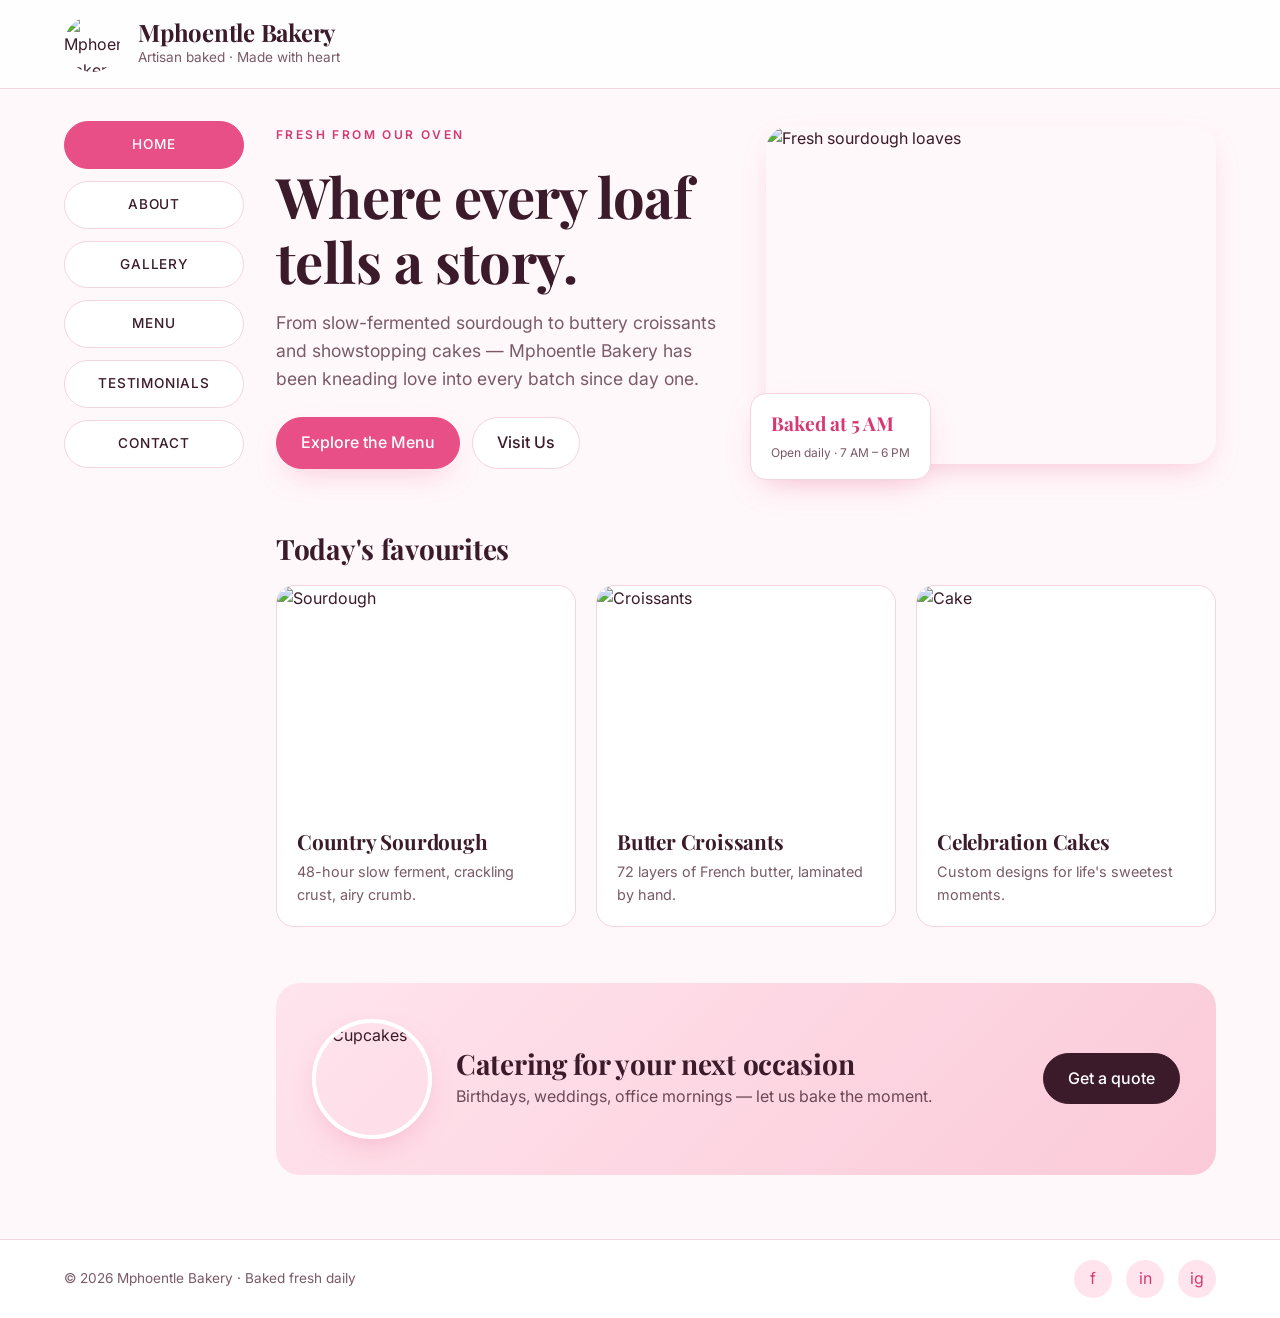
==== index.html @ 742d5162 "Add files via upload" ====
<!DOCTYPE html>
<html lang="en">
<head>
<meta charset="UTF-8" />
<meta name="viewport" content="width=device-width, initial-scale=1" />
<title>Mphoentle Bakery — Artisan Baked Daily</title>
<meta name="description" content="Sourdough, pastries, and celebration cakes baked fresh every morning." />
<link rel="icon" href="assets/logo.png" />
<link rel="preconnect" href="https://fonts.googleapis.com" />
<link rel="preconnect" href="https://fonts.gstatic.com" crossorigin />
<link rel="stylesheet" href="https://fonts.googleapis.com/css2?family=Playfair+Display:wght@500;700&family=Inter:wght@400;500;600&display=swap" />
<link rel="stylesheet" href="style.css" />
</head>
<body>
<header class="site-header">
  <div class="header-inner">
    <a href="index.html"><img class="header-logo" src="assets/logo.png" alt="Mphoentle Bakery logo" /></a>
    <div>
      <h1 class="header-title">Mphoentle Bakery</h1>
      <p class="header-tagline">Artisan baked · Made with heart</p>
    </div>
    <button class="mobile-toggle" aria-label="Toggle menu">Menu</button>
  </div>
</header>
<div class="layout">
  <aside class="sidebar">
    <a href="index.html">Home</a>
    <a href="about.html">About</a>
    <a href="gallery.html">Gallery</a>
    <a href="menu.html">Menu</a>
    <a href="testimonials.html">Testimonials</a>
    <a href="contact.html">Contact</a>
  </aside>
  <main class="main">
<section class="hero">
      <div>
        <span class="eyebrow">Fresh from our oven</span>
        <h2>Where every loaf tells a story.</h2>
        <p>From slow-fermented sourdough to buttery croissants and showstopping cakes — Mphoentle Bakery has been kneading love into every batch since day one.</p>
        <div class="btn-row">
          <a href="menu.html" class="btn btn-primary">Explore the Menu</a>
          <a href="contact.html" class="btn">Visit Us</a>
        </div>
      </div>
      <div class="hero-img-wrap">
        <img class="hero-img" src="assets/hero.jpg" alt="Fresh sourdough loaves" />
        <div class="hero-badge"><strong>Baked at 5 AM</strong><span>Open daily · 7 AM – 6 PM</span></div>
      </div>
    </section>
    <section class="section">
      <h3 style="font-size:1.75rem;margin-bottom:20px;">Today's favourites</h3>
      <div class="grid-3">
        <article class="card"><img src="assets/bread.jpg" loading="lazy" alt="Sourdough" /><div class="card-body"><h4 class="card-title">Country Sourdough</h4><p class="card-text">48-hour slow ferment, crackling crust, airy crumb.</p></div></article>
        <article class="card"><img src="assets/croissants.jpg" loading="lazy" alt="Croissants" /><div class="card-body"><h4 class="card-title">Butter Croissants</h4><p class="card-text">72 layers of French butter, laminated by hand.</p></div></article>
        <article class="card"><img src="assets/cake.jpg" loading="lazy" alt="Cake" /><div class="card-body"><h4 class="card-title">Celebration Cakes</h4><p class="card-text">Custom designs for life's sweetest moments.</p></div></article>
      </div>
    </section>
    <section class="cta-strip">
      <img src="assets/cupcakes.jpg" loading="lazy" alt="Cupcakes" />
      <div class="cta-strip-text"><h3>Catering for your next occasion</h3><p>Birthdays, weddings, office mornings — let us bake the moment.</p></div>
      <a href="contact.html" class="btn btn-dark">Get a quote</a>
    </section>
  </main>
</div>
<footer class="site-footer">
  <div class="footer-inner">
    <p>© 2026 Mphoentle Bakery · Baked fresh daily</p>
    <div class="social-row">
      <a href="#" aria-label="Facebook">f</a>
      <a href="#" aria-label="LinkedIn">in</a>
      <a href="#" aria-label="Instagram">ig</a>
    </div>
  </div>
</footer>
<script src="script.js"></script>
</body>
</html>
---- style.css ----
/* Mphoentle Bakery — Pink Theme */
:root {
  --pink-50: #fff5f8;
  --pink-100: #ffe4ed;
  --pink-200: #fbcad9;
  --pink-300: #f59ab8;
  --pink-400: #f06ea0;
  --pink-500: #e94f87;

  --pink-600: #d63972;
  --pink-700: #a82456;
  --ink: #3b1a2a;
  --muted: #7a5a68;
  --border: #f3d4df;
  --card: #ffffff;
  --bg: #fff8fa;
  --shadow: 0 12px 32px -12px rgba(233, 79, 135, 0.35);
  --radius: 14px;
}

* { box-sizing: border-box; margin: 0; padding: 0; }

html { scroll-behavior: smooth; }

body {
  font-family: 'Inter', system-ui, -apple-system, sans-serif;
  background: var(--bg);
  color: var(--ink);
  line-height: 1.6;
  min-height: 100vh;
  display: flex;
  flex-direction: column;
}

h1, h2, h3, h4 {
  font-family: 'Playfair Display', Georgia, serif;
  letter-spacing: -0.01em;
  color: var(--ink);
  line-height: 1.15;
}

a { color: inherit; text-decoration: none; }
img { max-width: 100%; display: block; }
button { font-family: inherit; cursor: pointer; border: none; background: none; }

/* ===== Header ===== */
.site-header {
  background: rgba(255, 255, 255, 0.85);
  backdrop-filter: blur(10px);
  border-bottom: 1px solid var(--border);
  position: sticky;
  top: 0;
  z-index: 50;
}
.header-inner {
  max-width: 1200px;
  margin: 0 auto;
  padding: 16px 24px;
  display: flex;
  align-items: center;
  gap: 18px;
}
.header-logo { width: 56px; height: 56px; border-radius: 50%; object-fit: cover; flex-shrink: 0; }
.header-title { font-size: 1.5rem; }
.header-tagline { font-size: 0.85rem; color: var(--muted); }
.mobile-toggle { display: none; margin-left: auto; padding: 8px 14px; border-radius: 999px; border: 1px solid var(--border); font-weight: 500; }

/* ===== Layout: sidebar + main ===== */
.layout {
  max-width: 1200px;
  width: 100%;
  margin: 0 auto;
  padding: 32px 24px;
  display: flex;
  gap: 32px;
  flex: 1;
}

.sidebar {
  width: 180px;
  flex-shrink: 0;
  display: flex;
  flex-direction: column;
  gap: 12px;
  position: sticky;
  top: 110px;
  align-self: flex-start;
}
.sidebar a {
  padding: 12px 20px;
  border-radius: 999px;
  border: 1px solid var(--border);
  background: var(--card);
  text-align: center;
  font-size: 0.85rem;
  font-weight: 500;
  letter-spacing: 0.06em;
  text-transform: uppercase;
  transition: all 0.2s ease;
}
.sidebar a:hover {
  background: var(--pink-500);
  color: white;
  border-color: var(--pink-500);
  transform: translateY(-2px);
  box-shadow: var(--shadow);
}
.sidebar a.active {
  background: var(--pink-500);
  color: white;
  border-color: var(--pink-500);
}

.main { flex: 1; min-width: 0; }

/* ===== Buttons ===== */
.btn {
  display: inline-block;
  padding: 12px 24px;
  border-radius: 999px;
  font-weight: 500;
  transition: all 0.2s ease;
  cursor: pointer;
  border: 1px solid var(--border);
  background: var(--card);
  color: var(--ink);
}
.btn:hover { background: var(--pink-100); }
.btn-primary {
  background: var(--pink-500);
  color: white;
  border-color: var(--pink-500);
  box-shadow: var(--shadow);
}
.btn-primary:hover { background: var(--pink-600); border-color: var(--pink-600); }
.btn-dark { background: var(--ink); color: white; border-color: var(--ink); }

/* ===== Common ===== */
.eyebrow {
  display: inline-block;
  font-size: 0.75rem;
  letter-spacing: 0.2em;
  text-transform: uppercase;
  color: var(--pink-600);
  font-weight: 600;
  margin-bottom: 8px;
}
.page-title { font-size: 3rem; margin-bottom: 12px; }
.page-lead { color: var(--muted); max-width: 600px; font-size: 1.05rem; }

.section { margin-bottom: 56px; }
.card {
  background: var(--card);
  border: 1px solid var(--border);
  border-radius: 18px;
  overflow: hidden;
  transition: all 0.3s ease;
}
.card:hover { box-shadow: var(--shadow); transform: translateY(-2px); }
.card img { aspect-ratio: 4/3; object-fit: cover; width: 100%; transition: transform 0.5s; }
.card:hover img { transform: scale(1.05); }
.card-body { padding: 20px; }
.card-title { font-size: 1.3rem; margin-bottom: 6px; }
.card-text { color: var(--muted); font-size: 0.9rem; }

.grid-3 { display: grid; grid-template-columns: repeat(3, 1fr); gap: 20px; }
.grid-2 { display: grid; grid-template-columns: repeat(2, 1fr); gap: 28px; align-items: center; }

/* ===== Hero (home) ===== */
.hero { display: grid; grid-template-columns: 1fr 1fr; gap: 40px; align-items: center; margin-bottom: 64px; }
.hero h2 { font-size: 3.5rem; margin: 12px 0 16px; }
.hero p { font-size: 1.1rem; color: var(--muted); margin-bottom: 24px; max-width: 440px; }
.hero-img-wrap { position: relative; }
.hero-img { border-radius: 24px; aspect-ratio: 4/3; object-fit: cover; box-shadow: var(--shadow); width: 100%; }
.hero-badge {
  position: absolute;
  bottom: -16px;
  left: -16px;
  background: var(--card);
  padding: 14px 20px;
  border-radius: 16px;
  border: 1px solid var(--border);
  box-shadow: var(--shadow);
}
.hero-badge strong { font-family: 'Playfair Display', serif; color: var(--pink-600); font-size: 1.2rem; display: block; }
.hero-badge span { font-size: 0.75rem; color: var(--muted); }
.btn-row { display: flex; gap: 12px; flex-wrap: wrap; }

/* ===== CTA strip ===== */
.cta-strip {
  background: linear-gradient(135deg, var(--pink-100), var(--pink-200));
  border-radius: 24px;
  padding: 36px;
  display: flex;
  align-items: center;
  gap: 24px;
  flex-wrap: wrap;
}
.cta-strip img { width: 120px; height: 120px; border-radius: 50%; object-fit: cover; border: 4px solid white; box-shadow: var(--shadow); }
.cta-strip-text { flex: 1; min-width: 220px; }
.cta-strip-text h3 { font-size: 1.75rem; margin-bottom: 4px; }
.cta-strip-text p { color: var(--ink); opacity: 0.75; }

/* ===== Menu page ===== */
.menu-grid { display: grid; grid-template-columns: repeat(5, 1fr); gap: 16px; }
.menu-col {
  background: var(--card);
  border: 1px solid var(--border);
  border-radius: 18px;
  padding: 24px 20px;
  display: flex;
  flex-direction: column;
}
.menu-col h3 {
  font-size: 1.4rem;
  color: var(--pink-600);
  padding-bottom: 12px;
  border-bottom: 1px solid var(--border);
  margin-bottom: 16px;
}
.menu-item { display: flex; justify-content: space-between; padding: 8px 0; font-size: 0.9rem; }
.menu-item span:last-child { color: var(--muted); font-weight: 500; font-variant-numeric: tabular-nums; }
.menu-col .btn { margin-top: auto; padding: 8px 16px; font-size: 0.85rem; }

/* ===== Testimonials ===== */
.tag-row { display: flex; flex-wrap: wrap; gap: 8px; margin-bottom: 24px; }
.tag {
  padding: 6px 16px;
  border-radius: 999px;
  border: 1px solid var(--border);
  background: var(--card);
  font-size: 0.85rem;
  font-weight: 500;
  transition: all 0.2s;
}
.tag:hover { background: var(--pink-100); }
.tag.active { background: var(--pink-500); color: white; border-color: var(--pink-500); }
.testimonial {
  background: var(--card);
  border: 1px solid var(--border);
  border-radius: 18px;
  padding: 22px;
  margin-bottom: 14px;
  display: flex;
  gap: 14px;
}
.testimonial .quote-mark {
  font-family: 'Playfair Display', serif;
  font-size: 3rem;
  line-height: 0.8;
  color: var(--pink-500);
  flex-shrink: 0;
}
.testimonial p { color: var(--ink); }
.testimonial .author { font-size: 0.85rem; color: var(--muted); margin-top: 8px; }

/* ===== Contact ===== */
.contact-info {
  background: var(--card);
  border: 1px solid var(--border);
  border-radius: 18px;
  padding: 28px;
}
.contact-info h3 { font-size: 1.5rem; margin-bottom: 18px; }
.info-row { display: flex; gap: 14px; margin-bottom: 16px; }
.info-icon {
  width: 38px; height: 38px;
  border-radius: 50%;
  background: var(--pink-100);
  color: var(--pink-600);
  display: flex; align-items: center; justify-content: center;
  flex-shrink: 0;
  font-size: 1.1rem;
}
.info-label { font-size: 0.7rem; text-transform: uppercase; letter-spacing: 0.1em; color: var(--muted); }
.info-value { color: var(--ink); }

.contact-form {
  background: var(--card);
  border: 1px solid var(--border);
  border-radius: 18px;
  padding: 28px;
}
.contact-form h3 { font-size: 1.5rem; margin-bottom: 6px; }
.contact-form .form-lead { color: var(--muted); font-size: 0.9rem; margin-bottom: 20px; }
.form-grid { display: grid; grid-template-columns: 1fr 1fr; gap: 14px; }
.form-grid input, .form-grid textarea {
  padding: 12px 16px;
  border-radius: 10px;
  border: 1px solid var(--border);
  background: var(--bg);
  font-family: inherit;
  font-size: 0.95rem;
  color: var(--ink);
  outline: none;
  transition: border-color 0.2s;
}
.form-grid input:focus, .form-grid textarea:focus { border-color: var(--pink-500); }
.form-grid .full { grid-column: 1 / -1; }
.form-grid textarea { resize: vertical; min-height: 120px; }
.form-bottom { display: flex; justify-content: space-between; align-items: center; gap: 16px; margin-top: 18px; flex-wrap: wrap; }
.form-success { color: var(--pink-600); font-weight: 500; }

/* ===== Gallery ===== */
.gallery-grid { display: grid; grid-template-columns: repeat(3, 1fr); gap: 20px; }
.gallery-grid figure { text-align: center; }
.gallery-grid figcaption { padding: 14px; font-weight: 500; }

/* ===== Footer ===== */
.site-footer {
  border-top: 1px solid var(--border);
  background: var(--card);
  margin-top: 32px;
}
.footer-inner {
  max-width: 1200px;
  margin: 0 auto;
  padding: 20px 24px;
  display: flex;
  justify-content: space-between;
  align-items: center;
  flex-wrap: wrap;
  gap: 16px;
}
.footer-inner p { font-size: 0.85rem; color: var(--muted); }
.social-row { display: flex; gap: 14px; }
.social-row a {
  width: 38px; height: 38px;
  display: flex; align-items: center; justify-content: center;
  border-radius: 50%;
  background: var(--pink-100);
  color: var(--pink-600);
  transition: all 0.2s;
}
.social-row a:hover { background: var(--pink-500); color: white; transform: translateY(-2px); }

/* ===== Responsive ===== */
@media (max-width: 900px) {
  .hero, .grid-2 { grid-template-columns: 1fr; }
  .hero h2, .page-title { font-size: 2.25rem; }
  .grid-3, .gallery-grid { grid-template-columns: repeat(2, 1fr); }
  .menu-grid { grid-template-columns: repeat(2, 1fr); }
  .mobile-toggle { display: block; }
  .sidebar {
    position: fixed;
    top: 0; left: 0; bottom: 0;
    width: 240px;
    background: var(--card);
    padding: 80px 20px 20px;
    transform: translateX(-100%);
    transition: transform 0.3s;
    z-index: 40;
    box-shadow: var(--shadow);
  }
  .sidebar.open { transform: translateX(0); }
  .layout { padding: 20px 16px; }
}
@media (max-width: 600px) {
  .grid-3, .gallery-grid, .menu-grid, .form-grid { grid-template-columns: 1fr; }
  .hero h2 { font-size: 2rem; }
  .header-tagline { display: none; }
}
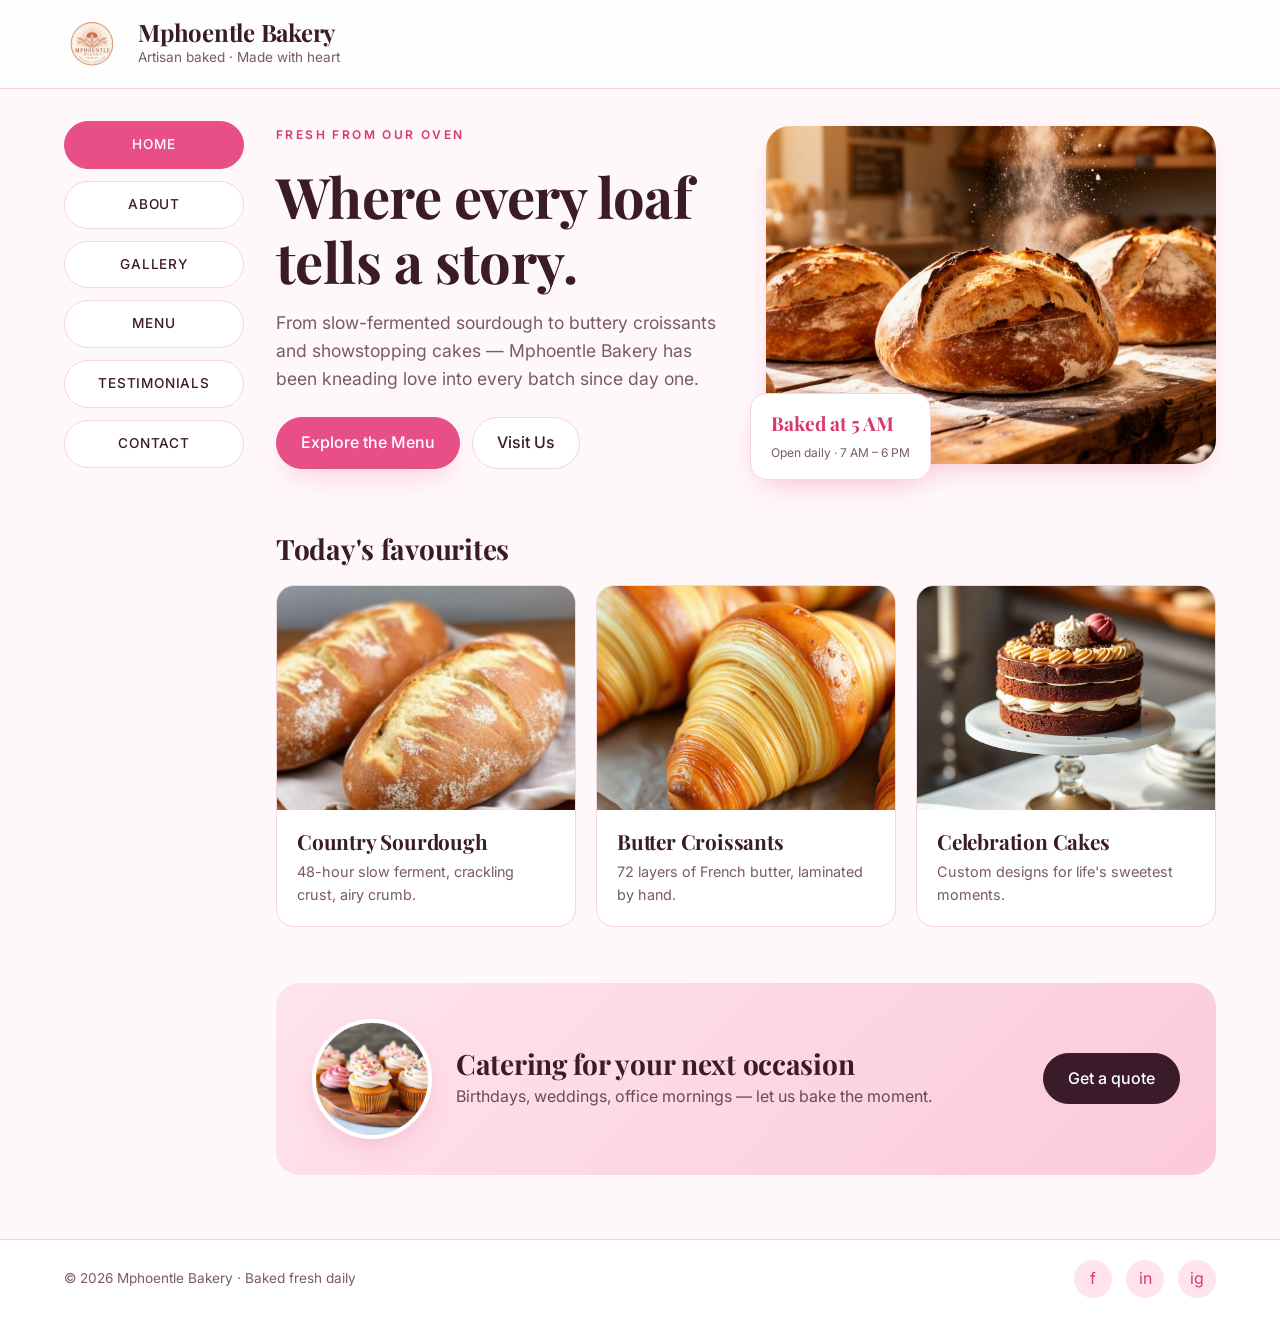
==== commit e2b6c9e2: "Update index.html" ====
--- a/index.html
+++ b/index.html
@@ -5,7 +5,7 @@
 <meta name="viewport" content="width=device-width, initial-scale=1" />
 <title>Mphoentle Bakery — Artisan Baked Daily</title>
 <meta name="description" content="Sourdough, pastries, and celebration cakes baked fresh every morning." />
-<link rel="icon" href="assets/logo.png" />
+<link rel="icon" href="logo.png" />
 <link rel="preconnect" href="https://fonts.googleapis.com" />
 <link rel="preconnect" href="https://fonts.gstatic.com" crossorigin />
 <link rel="stylesheet" href="https://fonts.googleapis.com/css2?family=Playfair+Display:wght@500;700&family=Inter:wght@400;500;600&display=swap" />
@@ -14,7 +14,7 @@
 <body>
 <header class="site-header">
   <div class="header-inner">
-    <a href="index.html"><img class="header-logo" src="assets/logo.png" alt="Mphoentle Bakery logo" /></a>
+    <a href="index.html"><img class="header-logo" src="logo.png" alt="Mphoentle Bakery logo" /></a>
     <div>
       <h1 class="header-title">Mphoentle Bakery</h1>
       <p class="header-tagline">Artisan baked · Made with heart</p>
@@ -43,20 +43,20 @@
         </div>
       </div>
       <div class="hero-img-wrap">
-        <img class="hero-img" src="assets/hero.jpg" alt="Fresh sourdough loaves" />
+        <img class="hero-img" src="hero.jpg" alt="Fresh sourdough loaves" />
         <div class="hero-badge"><strong>Baked at 5 AM</strong><span>Open daily · 7 AM – 6 PM</span></div>
       </div>
     </section>
     <section class="section">
       <h3 style="font-size:1.75rem;margin-bottom:20px;">Today's favourites</h3>
       <div class="grid-3">
-        <article class="card"><img src="assets/bread.jpg" loading="lazy" alt="Sourdough" /><div class="card-body"><h4 class="card-title">Country Sourdough</h4><p class="card-text">48-hour slow ferment, crackling crust, airy crumb.</p></div></article>
-        <article class="card"><img src="assets/croissants.jpg" loading="lazy" alt="Croissants" /><div class="card-body"><h4 class="card-title">Butter Croissants</h4><p class="card-text">72 layers of French butter, laminated by hand.</p></div></article>
-        <article class="card"><img src="assets/cake.jpg" loading="lazy" alt="Cake" /><div class="card-body"><h4 class="card-title">Celebration Cakes</h4><p class="card-text">Custom designs for life's sweetest moments.</p></div></article>
+        <article class="card"><img src="bread.jpg" loading="lazy" alt="Sourdough" /><div class="card-body"><h4 class="card-title">Country Sourdough</h4><p class="card-text">48-hour slow ferment, crackling crust, airy crumb.</p></div></article>
+        <article class="card"><img src="croissants.jpg" loading="lazy" alt="Croissants" /><div class="card-body"><h4 class="card-title">Butter Croissants</h4><p class="card-text">72 layers of French butter, laminated by hand.</p></div></article>
+        <article class="card"><img src="cake.jpg" loading="lazy" alt="Cake" /><div class="card-body"><h4 class="card-title">Celebration Cakes</h4><p class="card-text">Custom designs for life's sweetest moments.</p></div></article>
       </div>
     </section>
     <section class="cta-strip">
-      <img src="assets/cupcakes.jpg" loading="lazy" alt="Cupcakes" />
+      <img src="cupcakes.jpg" loading="lazy" alt="Cupcakes" />
       <div class="cta-strip-text"><h3>Catering for your next occasion</h3><p>Birthdays, weddings, office mornings — let us bake the moment.</p></div>
       <a href="contact.html" class="btn btn-dark">Get a quote</a>
     </section>
@@ -74,4 +74,4 @@
 </footer>
 <script src="script.js"></script>
 </body>
-</html>+</html>
